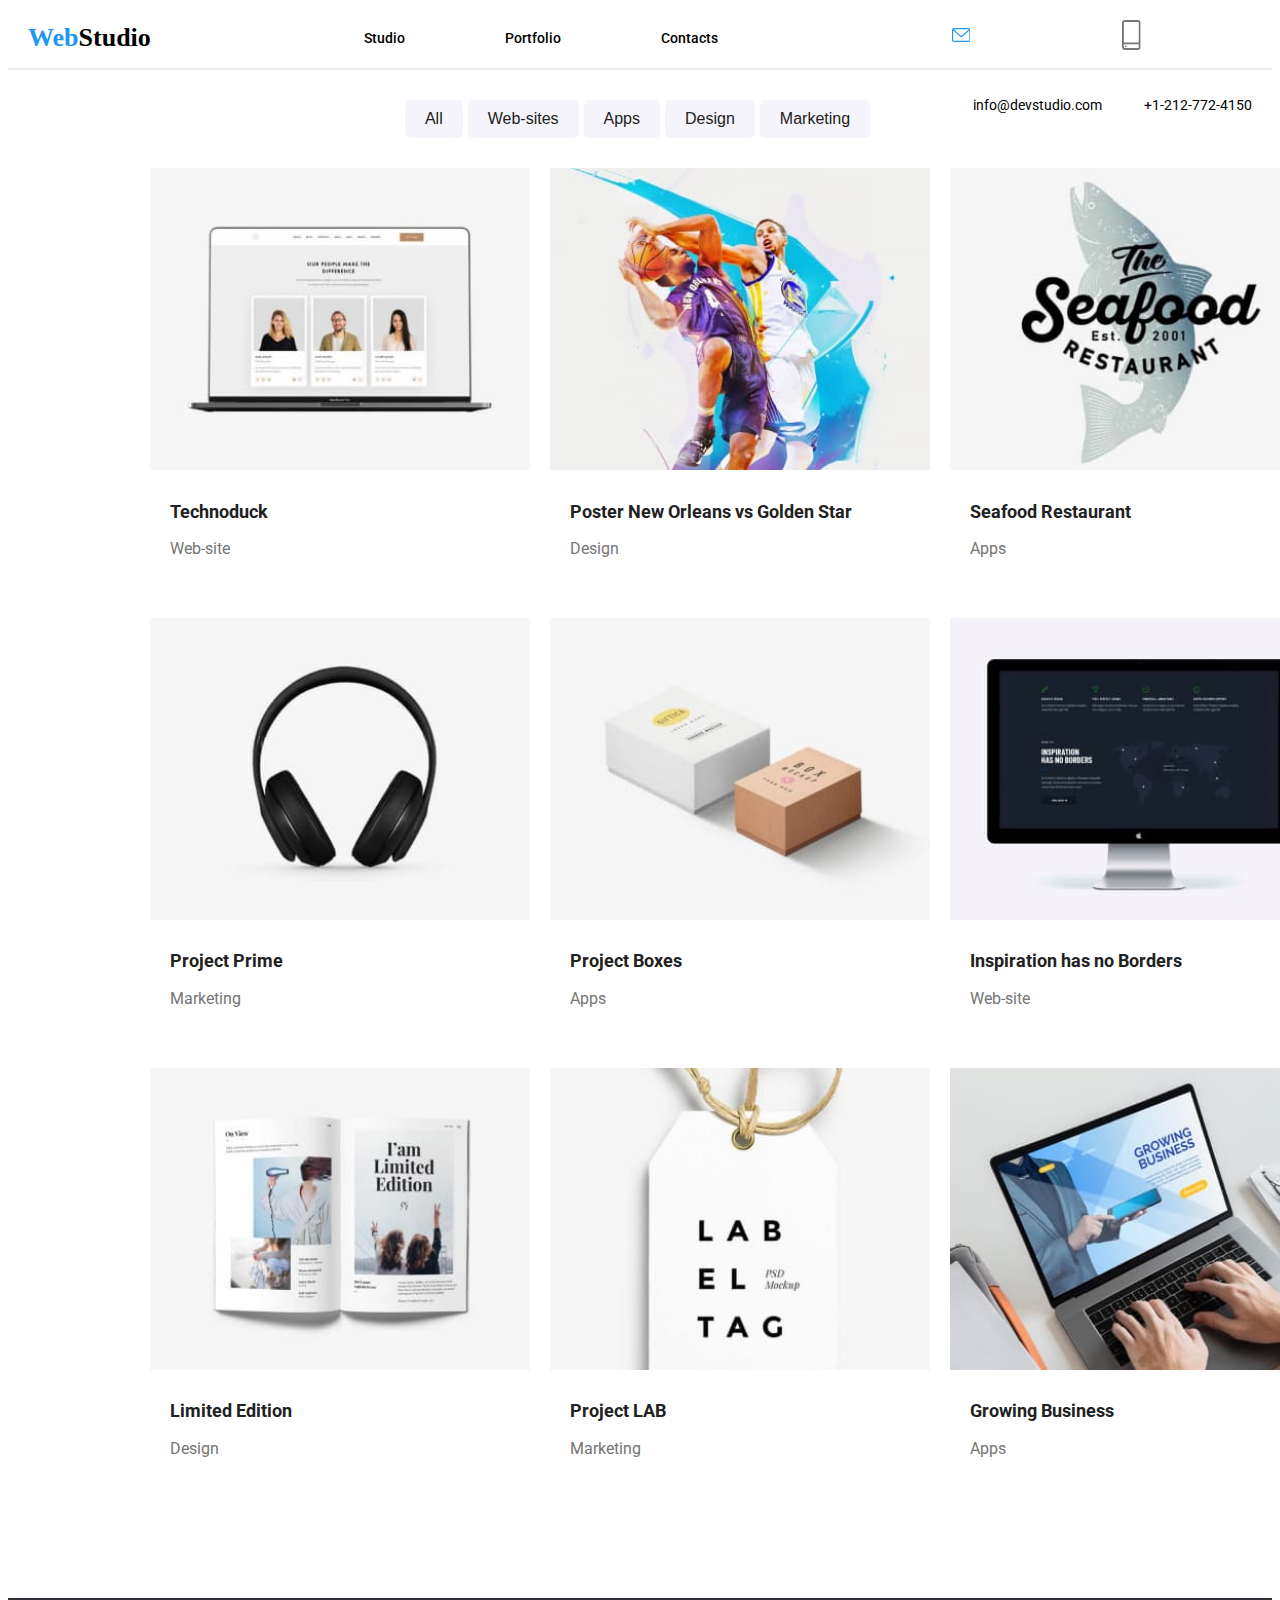
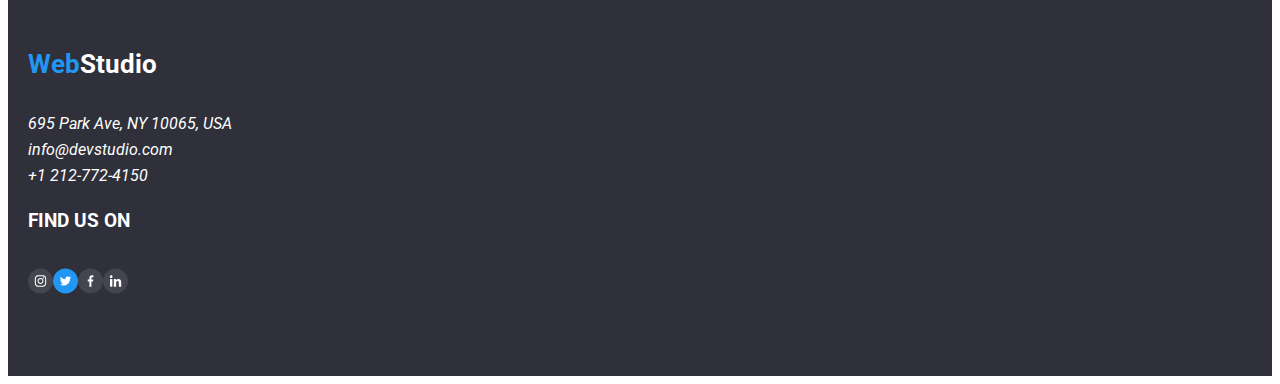
==== portfolio.html @ 361ae348 "edit 1" ====
<!DOCTYPE html>
<html lang="en">
<head>
    <meta charset="UTF-8">
    <meta name="viewport" content="width=device-width, initial-scale=1.0">
    <title>Studio</title>
    <link rel="stylesheet" href="./css/styles.css">
    <link rel="preconnect" href="https://fonts.googleapis.com">
    <link rel="preconnect" href="https://fonts.gstatic.com" crossorigin>
    <link
        href="https://fonts.googleapis.com/css2?family=Roboto:ital,wght@0,100;0,300;0,400;0,500;0,700;0,900;1,100;1,300;1,400;1,500;1,700;1,900&display=swap"
        rel="stylesheet">
    </head>
<body>
    <!--Header section-->
    <header class="header">
        <h2 class="logo"><a href="#"><span class="logo-color">Web</span>Studio</a></h2>
        <nav>
            <ul class="header-list">
                <li class="header-item"><a href="index.html">Studio</a></li>
                <li class="header-item"><a href="portfolio.html">Portfolio</a></li>
                <li class="header-item"><a href="contacts.html">Contacts</a></li>
            </ul>
        </nav>
        <ul class="header-list">
            <li class="header-item">
                <svg class="icon-contacts">
                    <use href="images/icons.svg/symbol-defs.svg#icon-envelope-hover"></use>
                </svg>
                <a href="mailto:info@devstudio.com">info@devstudio.com</a>
            </li>
            <li class="header-item">
                <svg class="icon-contacts">
                    <use href="./images/icons.svg/symbol-defs.svg#icon-smartphone" />
                </svg>
                <a href="tel:+12127724150">+1-212-772-4150</a>
            </li>
        </ul>
    
    </header>
    <!--main part section-->
    <main>
            <div class="buttons">
                <button type="button" class="button">All</button>
                <button type="button" class="button">Web-sites</button>
                <button type="button" class="button">Apps</button>
                <button type="button" class="button">Design</button>
                <button type="button" class="button">Marketing</button>
            </div>
        <section class="product-grid">
            <div class="product">
                <img src="./images/technoduck.jpg" width="380" alt="technoduck">
                <h4>Technoduck</h4>
                <p>Web-site</p>
            </div>
            <div class="product">
                <img src="./images/poster.jpg" width="380" alt="poster">
                <h4>Poster New Orleans vs Golden Star</h4>
                <p>Design</p>
            </div>
            <div class="product">
                <img src="./images/restaurant.jpg" width="380" alt="restaurant">
                <h4>Seafood Restaurant</h4>
                <p>Apps</p>
            </div>
            <div class="product">
                <img src="./images/project_prime.jpg" width="380" alt="project_prime">
                <h4>Project Prime</h4>
                <p>Marketing</p>
            </div>
            <div class="product">
                <img src="./images/project_boxes.jpg" width="380" alt="project_boxes">
                <h4>Project Boxes</h4>
                <p>Apps</p>
            </div>
            <div class="product">
                <img src="./images/inspiration.jpg" width="380" alt="inspiration">
                <h4>Inspiration has no Borders</h4>
                <p>Web-site</p>
            </div>
            <div class="product">
                <img src="./images/limited_ed.jpg" width="380" alt="limited_ed">
                <h4>Limited Edition</h4>
                <p>Design</p>
            </div>
            <div class="product">
                <img src="./images/project_lab.jpg" width="380" alt="project_lab">
                <h4>Project LAB</h4>
                <p>Marketing</p>
            </div>
            <div class="product">
                <img src="./images/growing_business.jpg" width="380" alt="growing_business">
                <h4>Growing Business</h4>
                <p>Apps</p>
            </div>
        </section>
    </main>
    <!--footer section-->
    <footer class="footer">
        <h3 class="footer-title"><a href="#"><span class="blue">Web</span>Studio</a></h3>
        <div>
            <address>
                <ul class="footer-list">
                    <li class="footer-item">695 Park Ave, NY 10065, USA</li>
                    <li class="footer-item">
                        <a href="mailto:info@devstudio.com">info@devstudio.com</a>
                    </li>
                    <li class="footer-item">
                        <a href="tel:+1 212-772-4150">+1 212-772-4150</a>
                    </li>
                </ul>
            </address>
        </div>
        <div>
            <h3>FIND US ON</h3>
            <div class="footer-icon">
                <svg>
                    <use href="./images/icons.svg/symbol-defs.svg#icon-Ellipse-4" />
                </svg>
                <svg>
                    <use href="./images/icons.svg/symbol-defs.svg#icon-Ellipse-5" />
                </svg>
                <svg>
                    <use href="./images/icons.svg/symbol-defs.svg#icon-Ellipse-6" />
                </svg>
                <svg>
                    <use href="./images/icons.svg/symbol-defs.svg#icon-Ellipse-7" />
                </svg>
            </div>
        </div>
    </footer>
</body>
</html>
---- css/styles.css ----
/* My site */
/*index.html*/

.body{
   font-family: 'Roboto', 'Noto Sans', sans-serif;
   color: #212121;
   width: 1200px;
}
.icon {
   display: inline-block;
   width: 50px;
   height: 50px;
   stroke-width: 0;
   stroke: currentColor;
   fill: currentColor;
}
.icon-contacts{
   width: 1.3330078125em;
}


.icon-Logo-1 {
   width: 1.7666015625em;
}
 .background h1{
   color:#ffffff;

}
.background{
   background-image:linear-gradient(rgba(47, 48, 58, 0.5), rgba(47, 48, 58, 0.8)), url(../images/background.jpg);
   background-size: cover;
   background-position: center;
   height: 400px;
}
.intro-title{
   padding-top: 150px;
   font-size: 44px;
   color:#ffffff;
   text-align: center;
}  
.item-list{
   display:flex;
   justify-content: space-evenly;
}
.container{
   width: 1200px;
   margin: 0 auto;
   padding: 20px;  
   border-radius: 8px;
}
.centered-container{
   width: 100%;
   max-width: 1600px;
   padding: 0;
   margin: 0;
}
.section div h1{
   width:1600px;
}
.title{
   font-size: 24px;
   font-weight: bold;
   margin-bottom: 10px;
   text-align: center;
}
.image-container{
   display:inline-block;
   margin: 10px;
}
.image{
   margin: 10px;
}
.item{
   width:200px;
   display:inline-block;
   justify-content:space-evenly ;
}
.item h2 {
   margin-top: 0;
}
img{
   display: inline;
   justify-content: space-between;
}

.employee-grid{
   display: flex;
   gap: 20px;
   width: 80%;
   margin: auto;
   
}
.employee{
   box-shadow:2px 3px 5px #757575;
   padding: 20px;
}

.no-underline{
   text-decoration: none;
}

.employee img {
   max-width: 100%;
   height: auto;
   margin-bottom: 10px;
}

.employee-icon{
   display:flex;  
   align-items: center;
   width: 200px;

}
/* customers section*/
.customers{
   display:flex;
   padding: 20px;
}
/*portfolio.html*/
/* Body styles */
body {
   font-family: 'Roboto', sans-serif;
   line-height: 1.6;
   background-color: #ffffff;
   color: #212121;
   font-weight: 400;
}  

/* Header section*/


.header a {
   text-decoration: none;
   color: #000000;
}
.header-item{
   color: #212121;
   padding-left: 20px;
   display:inline-block;
   
}
.header-item:hover{
   text-decoration: underline;
   color: #2196F3;
   
}
.logo{
   font-family: 'Raleway';
   font-size: 26px;
   font-weight: bold;
   text-decoration: none;
}
.logo:hover{
   text-decoration: underline;
   color: #2196F3;
}
.logo-color{
   color: #2196F3;
}


/* Header styles */

header h1 {
   font-size: 24px;
}

header {
   background-color: #ffffff;
   color: #212121;
   padding-left: 20px;
   display: flex;
   justify-content: space-between;
   align-items: center;
   height: 60px;
   font-size: 14px;
   border-bottom: 2px solid #ECECEC;
}

header h1 {
   font-size: 24px;
   font-weight: bold;
}

header nav ul {
   list-style-type: none;
   margin: 0;
   padding: 0;
   font-weight: 500;
}

header nav ul li {
   display:inline;
   margin-inline: 40px;
   color: #212121;
}
ul {
   list-style-type: none;
   padding: 20px;
   display: flex;
}

/* Styles for the main section */

main {
   padding: 20px;
   padding-bottom: 100px;

}
.buttons {
   display: flex;
   padding-bottom: 30px;
   padding-top: 10px;
   justify-content: center; 
   align-items: center;
   
}
.button{
   background-color: #F5F4FA;
   color: #212121;
   padding: 10px 20px;
   border: 10px;
   font-size: 16px;
   margin-right: 5px;
   border-radius:5px;
}
button:hover{
   background-color:#2196F3;
   color: #ffffff;
   cursor: pointer;
   box-shadow: '0 3px 4px #757575';
   transition: 0.3s;
}

/* Styles grid items */

.product-grid {
   display: grid;
   grid-template-columns: repeat(3, 1fr);
   gap: 20px;
   width: 80%;
   margin: auto;
  
   
}
.product:hover{
   border:1px solid #EEEEEE;
   box-shadow: 0 3px 4px rgba(0, 0, 0, 0.1);
   
}

.product {
   text-align: left;
   display: block;
   
}

.product img {
display: inline-block;
border-radius:0% ;
}

.product h4 {
   margin: 0;
   font-size: 18px;
   color: #212121;
   padding: 20px;
}

.product p {
   margin-top: -30px;
   color: #757575;
   padding: 20px;
}


/* Footer Section */
.footer a {
   text-decoration: none;
   color: #ffffff;
}

.footer{
   background-color: #2F303A;
   padding: 20px;
   color: #ffffff;
}
.blue{
   color: #2196F3;
}

.footer-title{
   font-size: 26px;
   
}
.footer div ul{
   padding: 0;
   margin: 0;
   display: list-item;
}
.footer-title:hover,
.footer-item:hover,
.footer-link:hover {
   text-decoration: underline;
   color: #2196F3;
}

.footer-icon{
   fill: #ffffff;
   opacity: "0.1";
   width: 100px;
   display: flex;
   margin-top: -50px;
   align-items: baseline;
}
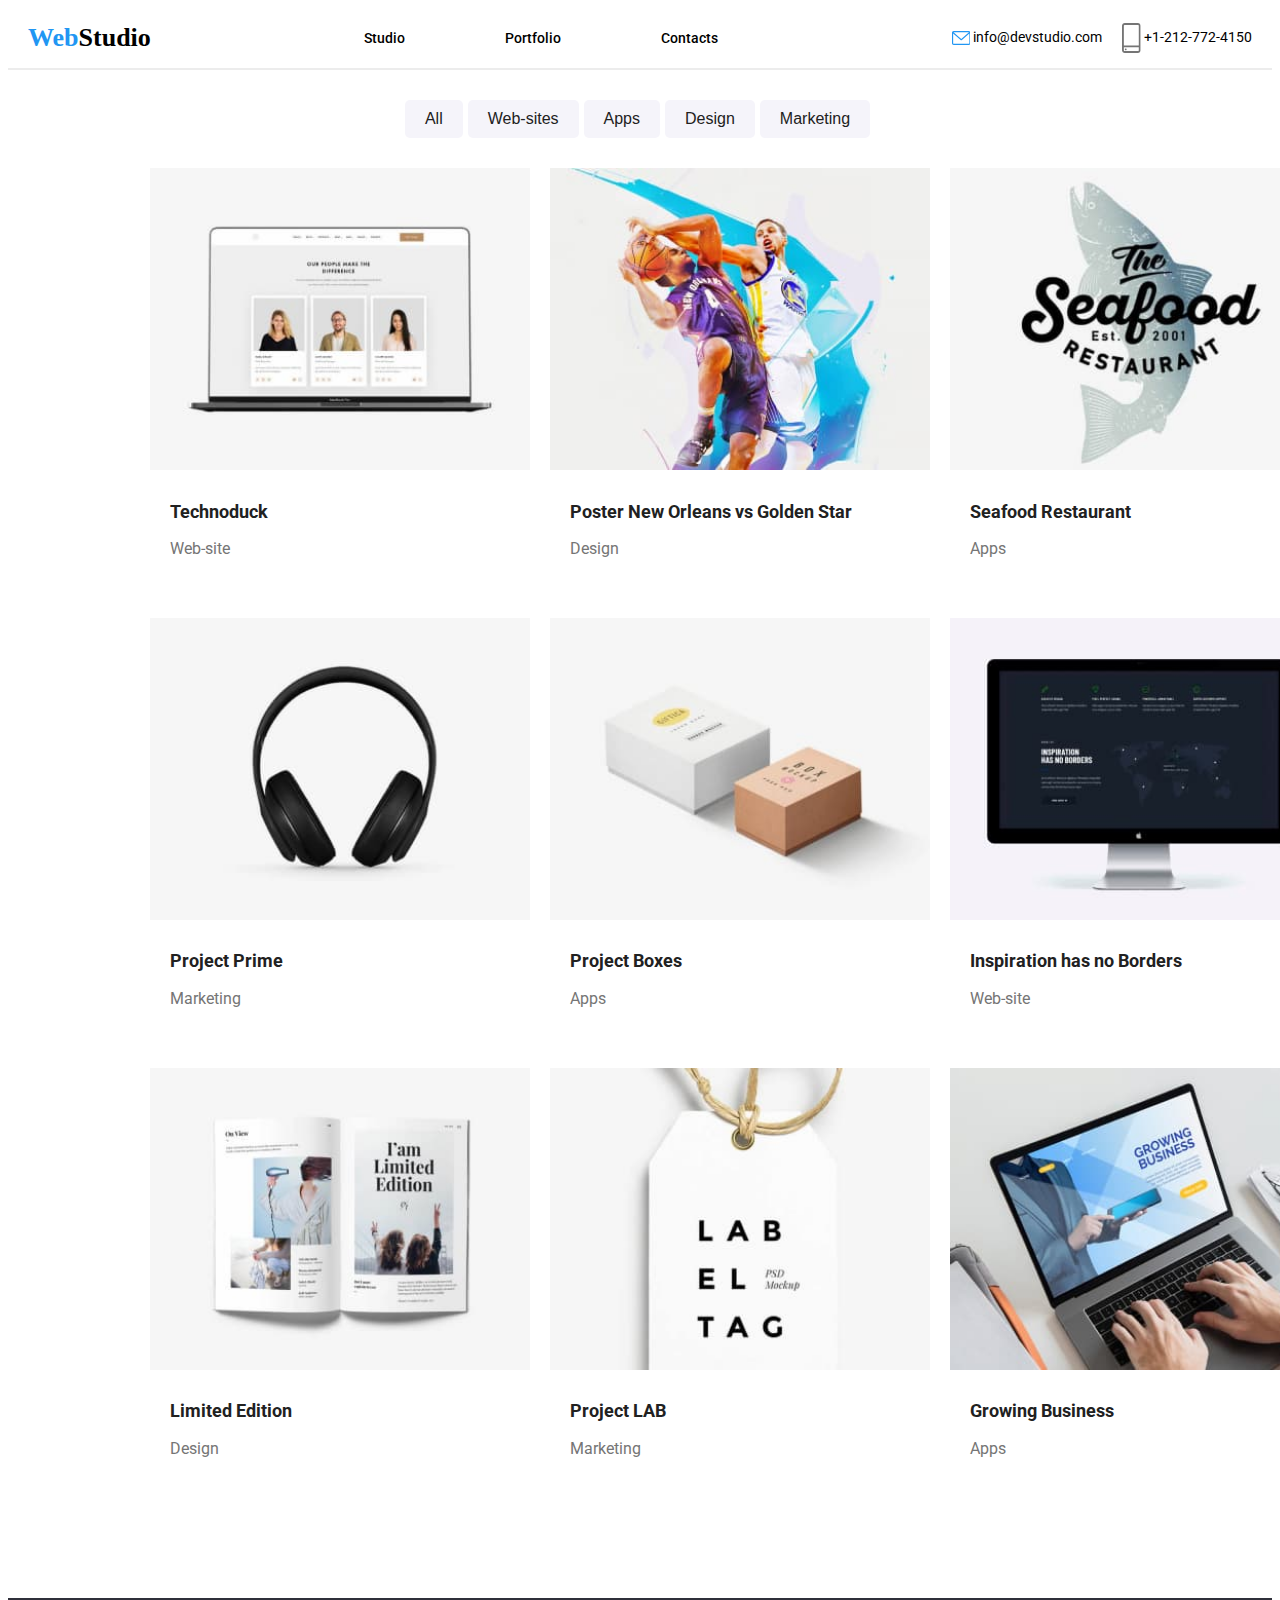
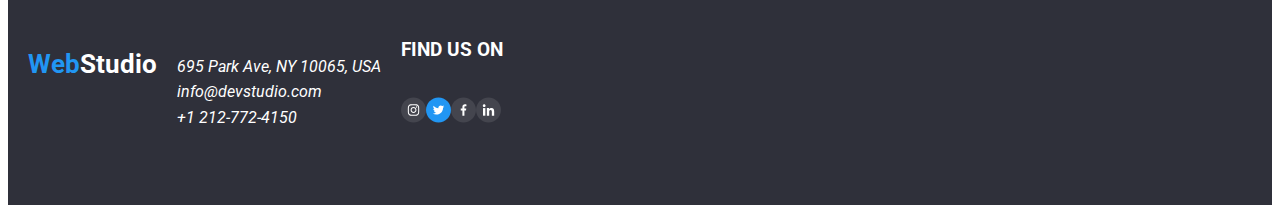
==== commit 9a92511e: "edit" ====
--- a/portfolio.html
+++ b/portfolio.html
@@ -130,4 +130,4 @@
         </div>
     </footer>
 </body>
-</html>+</html>
--- a/css/styles.css
+++ b/css/styles.css
@@ -8,29 +8,35 @@
 }
 .icon {
    display: inline-block;
-   width: 50px;
-   height: 50px;
+   width: 200px;
+   height:80px;
    stroke-width: 0;
    stroke: currentColor;
    fill: currentColor;
+   border: 1px  #F5F4FA;
+   background-color:#F5F4FA ;
 }
 .icon-contacts{
    width: 1.3330078125em;
-}
-
-
+   vertical-align: middle;
+}
 .icon-Logo-1 {
    width: 1.7666015625em;
 }
  .background h1{
    color:#ffffff;
-
 }
 .background{
    background-image:linear-gradient(rgba(47, 48, 58, 0.5), rgba(47, 48, 58, 0.8)), url(../images/background.jpg);
-   background-size: cover;
-   background-position: center;
-   height: 400px;
+   color: #ffffff;
+   height: 80vh;
+   display: flex;
+   justify-content: center;
+   align-items: center;
+   background-image: linear-gradient(0deg,
+       rgba(47, 48, 58, 0.4),
+       rgba(47, 48, 58, 0.4)),
+       url(../images/background.jpg);
 }
 .intro-title{
    padding-top: 150px;
@@ -38,6 +44,25 @@
    color:#ffffff;
    text-align: center;
 }  
+.icon-customers {
+   display: flex;
+   justify-content: space-evenly;
+   border: 1px solid #afb1b8;
+   border-radius: 5px;
+   width: 170px;
+   height: 92px;
+   padding-right: 20px;
+   margin-right: 10px;
+}
+.icon-socials:hover{
+   fill: #2196F3;
+}
+.customers-section svg:hover{
+   fill: var(#2196F3);
+   border-radius: 2px;
+   box-shadow: 1px 3px 5px rgba(0, 0, 0, 0.1);
+}
+
 .item-list{
    display:flex;
    justify-content: space-evenly;
@@ -90,11 +115,20 @@
    margin: auto;
    
 }
-.employee{
-   box-shadow:2px 3px 5px #757575;
-   padding: 20px;
-}
-
+.employee {
+   border-radius: 3px;
+   box-shadow: 1px 1.5px 2px rgba(0, 0, 0, 0.2);
+}
+.employee h6{
+   display: flex;
+   justify-content: center;
+   font-size: 16px;
+}
+.employee p{
+   display: flex;
+   justify-content: center;
+   font-size: 16px;
+}
 .no-underline{
    text-decoration: none;
 }
@@ -110,6 +144,11 @@
    align-items: center;
    width: 200px;
 
+}
+
+.employee-icon svg :hover{
+   fill: #2196F3;
+   stroke: #2196F3;
 }
 /* customers section*/
 .customers{
@@ -137,7 +176,7 @@
    color: #212121;
    padding-left: 20px;
    display:inline-block;
-   
+   align-items: center;
 }
 .header-item:hover{
    text-decoration: underline;
@@ -240,19 +279,15 @@
    gap: 20px;
    width: 80%;
    margin: auto;
-  
-   
 }
 .product:hover{
    border:1px solid #EEEEEE;
    box-shadow: 0 3px 4px rgba(0, 0, 0, 0.1);
-   
 }
 
 .product {
    text-align: left;
    display: block;
-   
 }
 
 .product img {
@@ -284,6 +319,9 @@
    background-color: #2F303A;
    padding: 20px;
    color: #ffffff;
+   display: flex;
+   flex-direction: row;
+   
 }
 .blue{
    color: #2196F3;
@@ -293,23 +331,28 @@
    font-size: 26px;
    
 }
-.footer div ul{
-   padding: 0;
-   margin: 0;
-   display: list-item;
-}
+
+
 .footer-title:hover,
 .footer-item:hover,
 .footer-link:hover {
    text-decoration: underline;
    color: #2196F3;
 }
-
+.footer-container{
+   align-items: stretch;
+   margin-top: -20px;
+}
 .footer-icon{
-   fill: #ffffff;
    opacity: "0.1";
    width: 100px;
    display: flex;
    margin-top: -50px;
-   align-items: baseline;
+   justify-content: space-evenly;
+}
+.footer-icon:hover{
+   fill: var(#2196F3);
+}
+.footer-list{
+   display: list-item;
 }